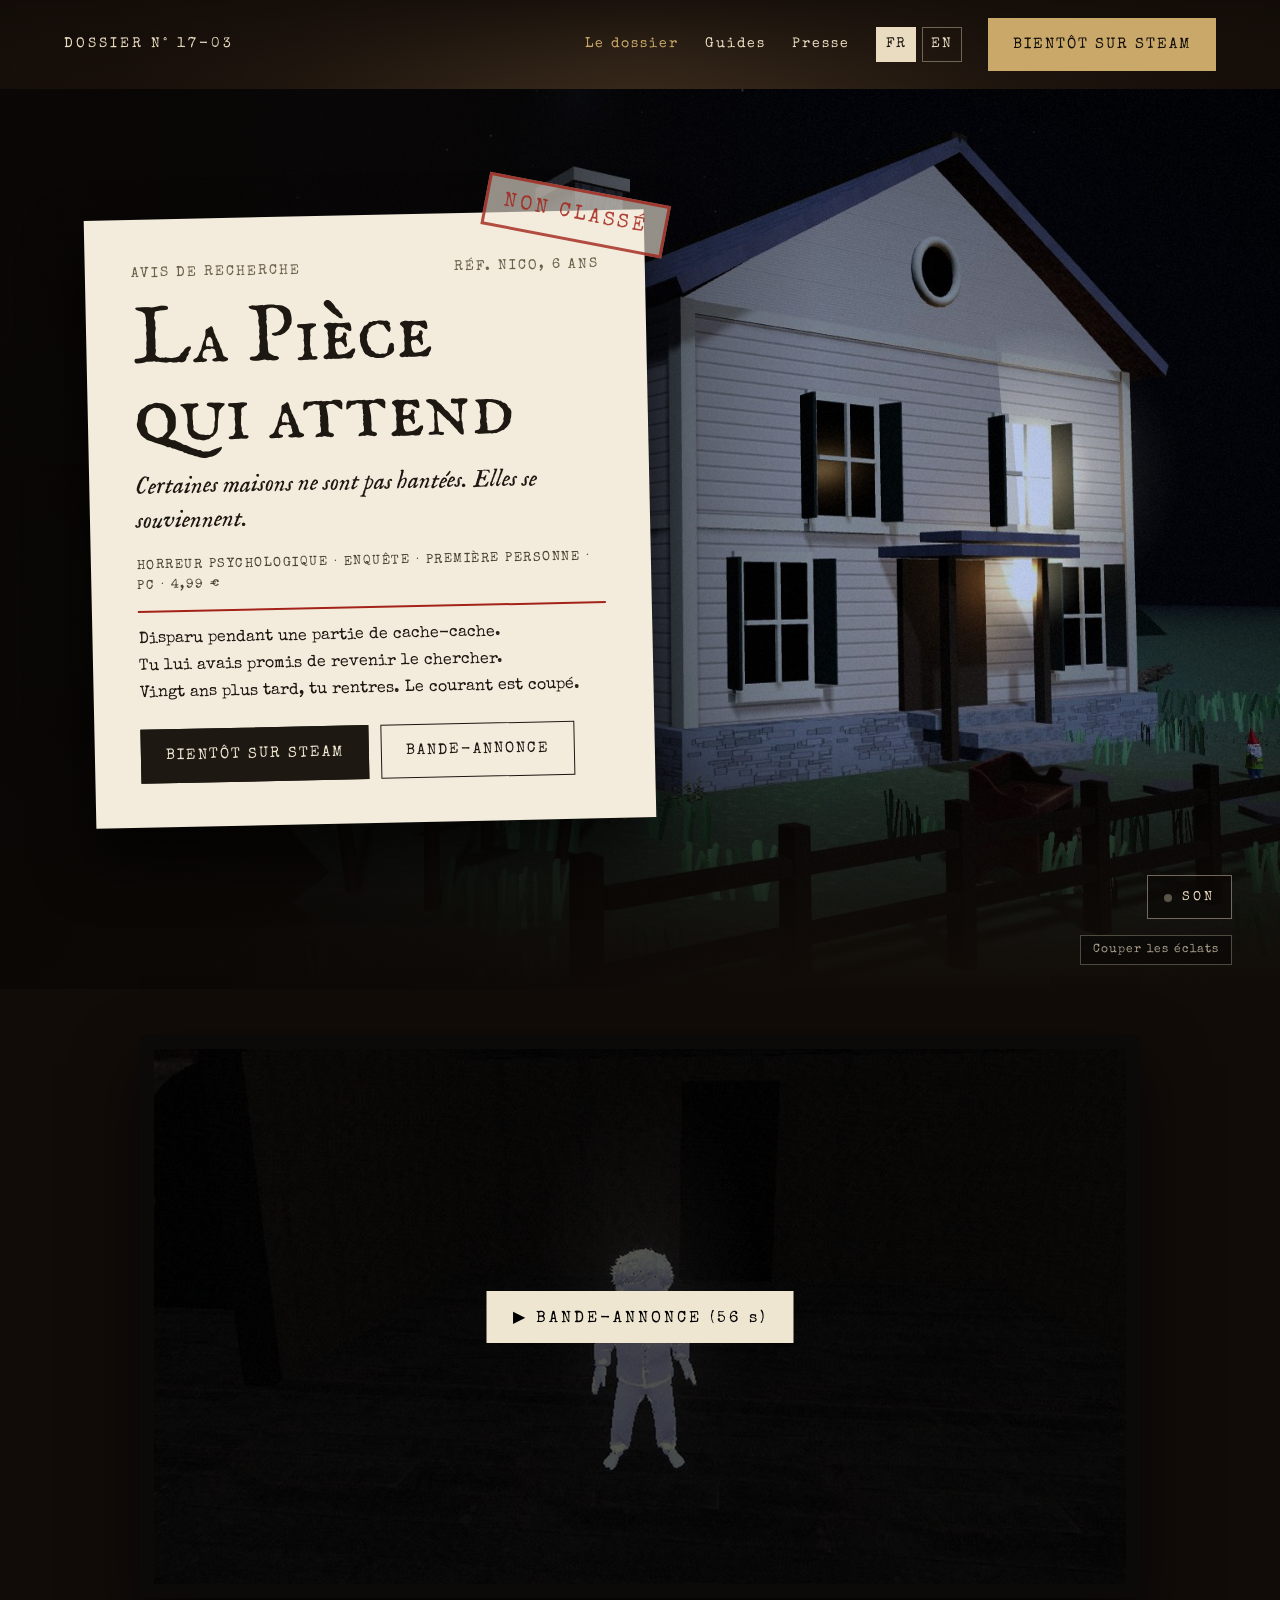
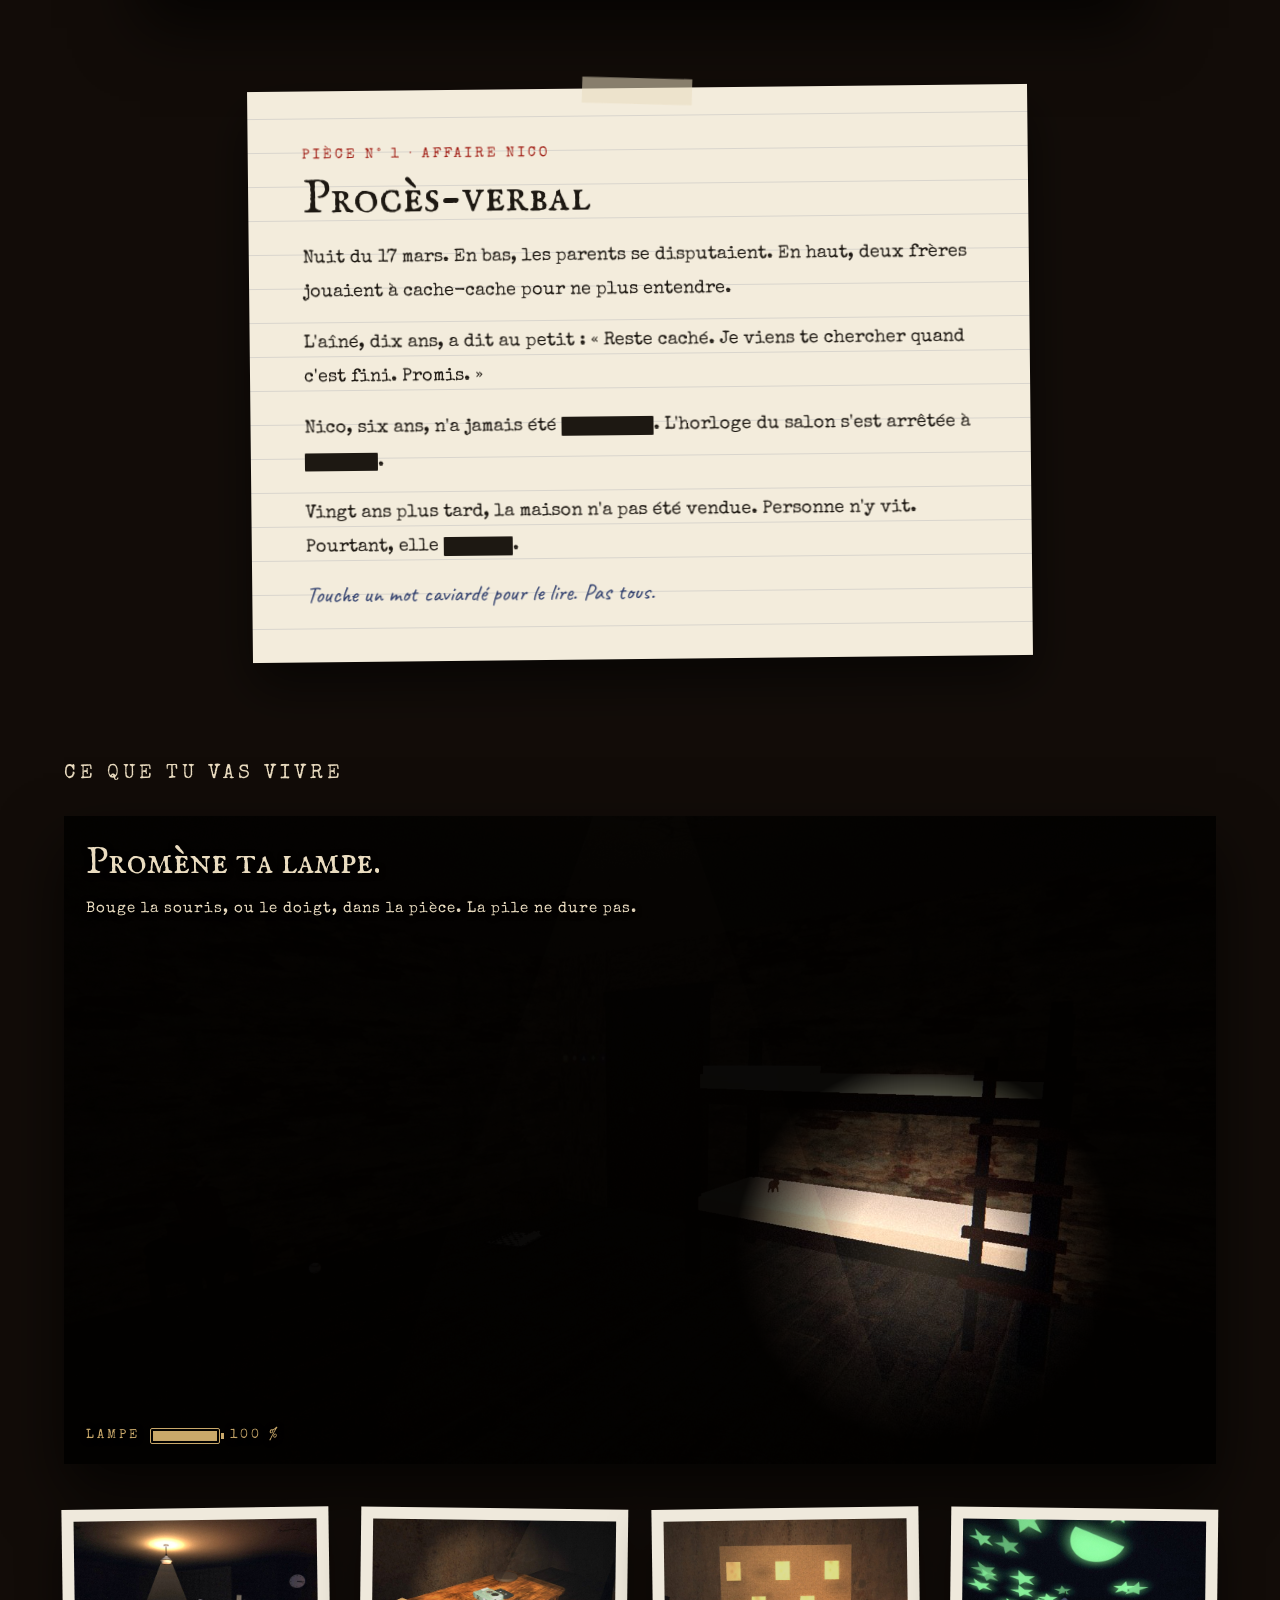
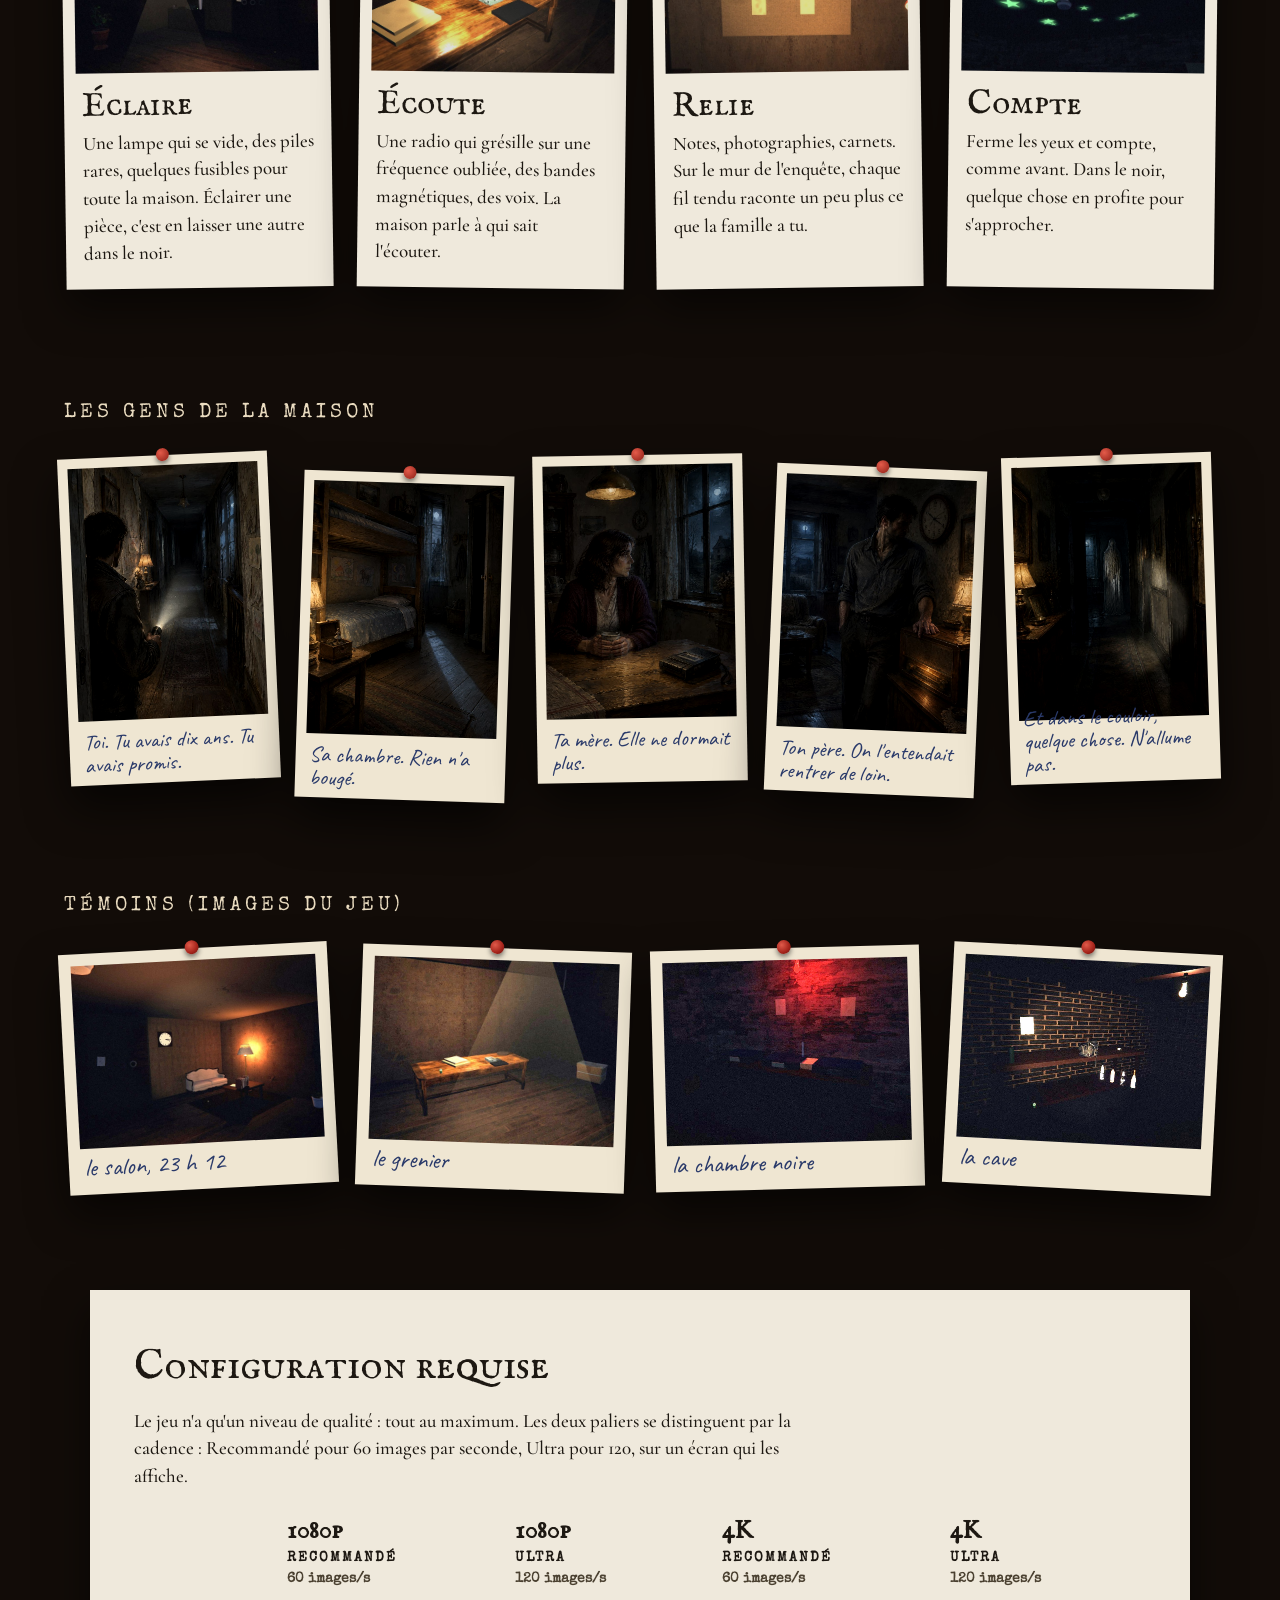
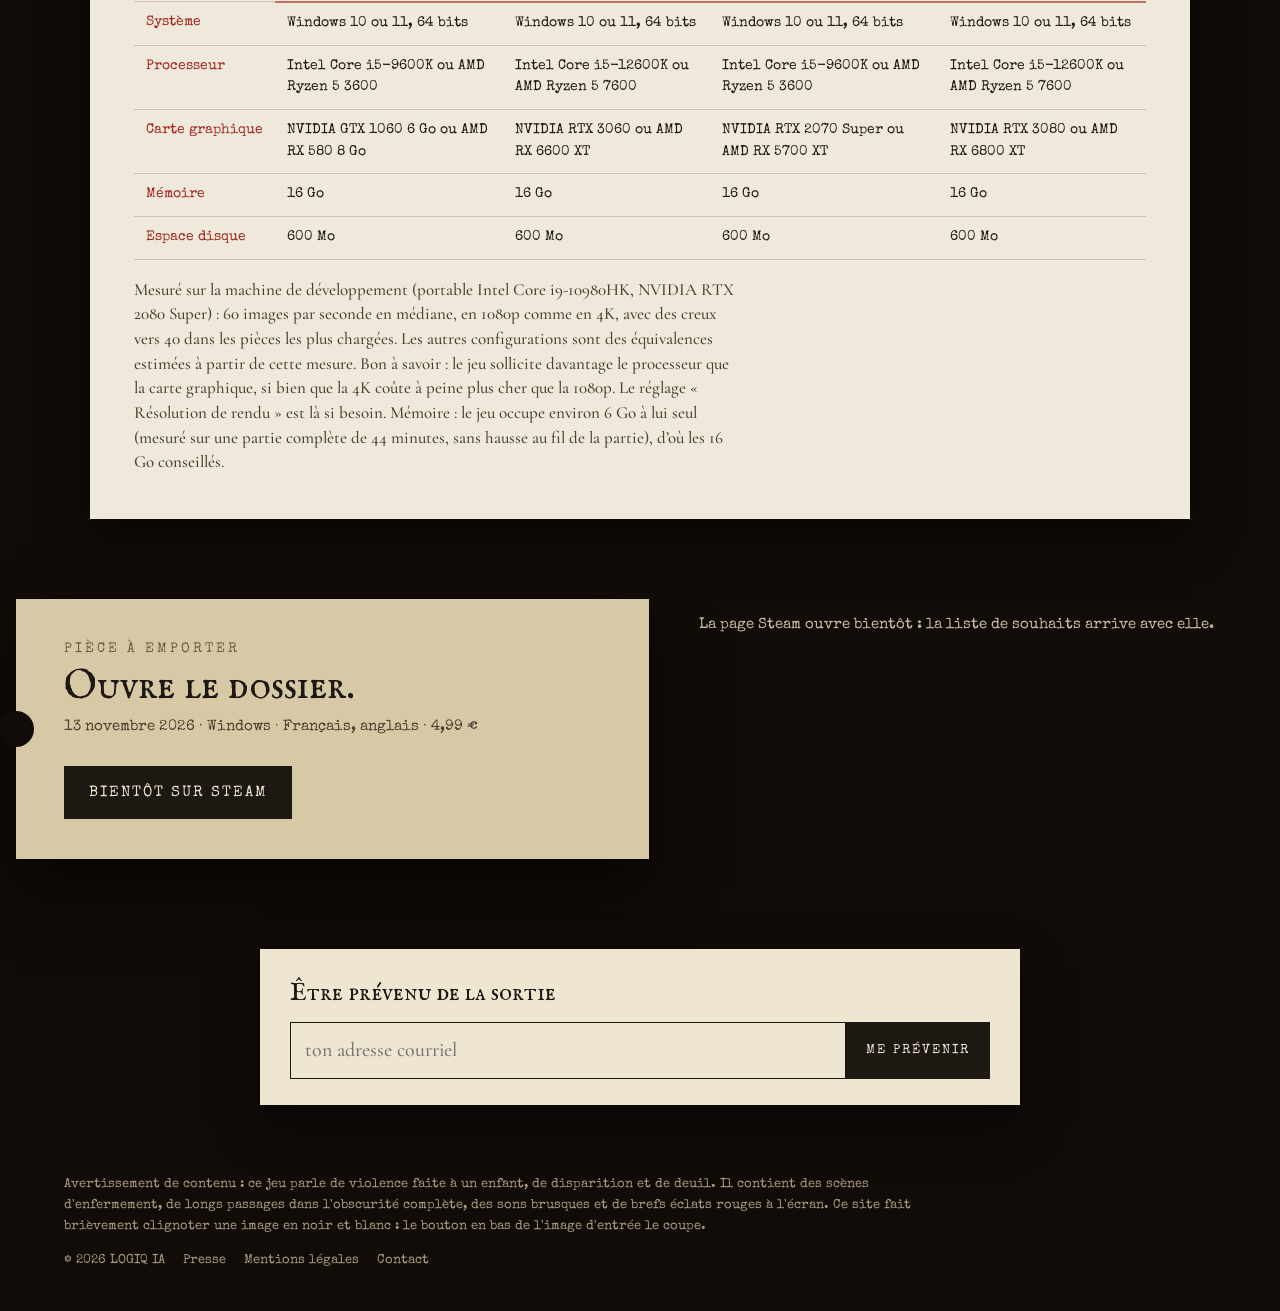
==== index.html @ 0a75ed6e "Site de La Pièce qui attend Co-Authored-By: Claude Opus 5.5 <noreply@anthropic.com>" ====
<!doctype html>
<html lang="fr">
<head>
<meta charset="utf-8">
<meta name="viewport" content="width=device-width, initial-scale=1">
<title>La Pièce qui attend</title>
<meta name="description" content="Un jeu d&#x27;horreur et d&#x27;enquête à la première personne. Vingt ans après la disparition de ton petit frère, tu reviens dans la maison de ton enfance.">
<link rel="alternate" hreflang="fr" href="">
<link rel="alternate" hreflang="en" href="en/">
<meta property="og:title" content="La Pièce qui attend">
<meta property="og:description" content="Un jeu d&#x27;horreur et d&#x27;enquête à la première personne. Vingt ans après la disparition de ton petit frère, tu reviens dans la maison de ton enfance.">
<meta property="og:image" content="static/img/partage.jpg">
<link rel="icon" href="static/img/icone.png">
<link rel="stylesheet" href="static/css/site.css">
</head>
<body>
<div class="ampoule" aria-hidden="true"></div>
<header class="nav"><a class="marque" href="">DOSSIER N° 17-03</a><button class="menu-bouton" type="button" aria-expanded="false" aria-controls="menu">MENU</button><ul id="menu"><li><a href="" aria-current="page">Le dossier</a></li><li><a href="guides/">Guides</a></li><li><a href="presse/">Presse</a></li><li class="langues"><a href="" aria-current="true" lang="fr">FR</a> <a href="en/" aria-current="false" lang="en">EN</a></li><li><a class="bouton plein" style="border-color:var(--laiton);background:var(--laiton);color:#120e08" href="#steam">BIENTÔT SUR STEAM</a></li></ul></header>
<main>

<section class="entree" aria-label="La Pièce qui attend">
  <div class="facade" aria-hidden="true">
    <img src="static/img/facade.jpg" alt="">
    <img class="nb" src="static/img/facade_nb.jpg" alt="">
    <img class="fantome" src="static/img/facade_nb_fantome.jpg" alt="">
  </div>
  <div class="avis">
    <div class="entete"><span>AVIS DE RECHERCHE</span><span>RÉF. NICO, 6 ANS</span></div>
    <h1>La Pièce<br>qui attend</h1>
    <p class="accroche">Certaines maisons ne sont pas hantées. Elles se souviennent.</p>
    <p class="genre">Horreur psychologique · Enquête · Première personne · PC · 4,99 €</p>
    <div class="fiche">Disparu pendant une partie de cache-cache.<br>Tu lui avais promis de revenir le chercher.<br>Vingt ans plus tard, tu rentres. Le courant est coupé.</div>
    <div class="actions">
      <a class="bouton plein" href="#steam">BIENTÔT SUR STEAM</a>
      <a class="bouton vide" href="#bande">BANDE-ANNONCE</a>
    </div>
    <div class="tampon" aria-hidden="true">NON CLASSÉ</div>
  </div>
  <button class="eclat-bouton" type="button" data-couper="Couper les éclats" data-remettre="Remettre les éclats">Couper les éclats</button>
  <button class="son-bouton" type="button" aria-pressed="false" data-on="Couper l'ambiance sonore" data-off="Allumer l'ambiance sonore" aria-label="Allumer l'ambiance sonore" data-src="static/audio/roomtone.mp3">SON</button>
</section>
<section class="bande" id="bande" aria-label="BANDE-ANNONCE"><div class="ecran"><img src="static/img/bande_affiche.jpg" alt=""><button class="lecture" type="button" data-video="static/video/bande_annonce_fr.mp4">▶ BANDE-ANNONCE (56 s)</button></div></section>
<section class="affaire" aria-labelledby="affaire-titre">
  <div class="pv">
    <div class="pv-ref">PIÈCE N° 1 · AFFAIRE NICO</div>
    <h2 id="affaire-titre">Procès-verbal</h2>
    <p>Nuit du 17 mars. En bas, les parents se disputaient. En haut, deux frères jouaient à cache-cache pour ne plus entendre.</p><p>L&#x27;aîné, dix ans, a dit au petit : « Reste caché. Je viens te chercher quand c&#x27;est fini. Promis. »</p><p>Nico, six ans, n&#x27;a jamais été <button type="button" class="caviar" aria-label="Mot caviardé">retrouvé</button>. L&#x27;horloge du salon s&#x27;est arrêtée à <span class="caviar fixe" aria-label="Mot caviardé">██ h ██</span>.</p><p>Vingt ans plus tard, la maison n&#x27;a pas été vendue. Personne n&#x27;y vit. Pourtant, elle <button type="button" class="caviar" aria-label="Mot caviardé">attend</button>.</p>
    <p class="pv-aide">Touche un mot caviardé pour le lire. Pas tous.</p>
  </div>
</section>
<section class="vivre" aria-labelledby="vivre-titre">
  <h2 class="section-titre" id="vivre-titre">Ce que tu vas vivre</h2>
  <div class="torche" data-vide="Plus de pile.">
    <img src="static/img/torche.jpg" alt="La chambre d'un enfant, dans le noir">
    <div class="torche-noir" aria-hidden="true"></div>
    <div class="torche-texte"><strong>Promène ta lampe.</strong> <span>Bouge la souris, ou le doigt, dans la pièce. La pile ne dure pas.</span></div>
    <div class="torche-pile" aria-hidden="true"><span class="lib">LAMPE</span><span class="jauge"><i></i></span><span class="pc">100 %</span></div>
    <button type="button" class="torche-recharger" hidden>CHANGER LA PILE</button>
  </div>
  <div class="moments"><article class="moment"><img src="static/img/lumiere.jpg" alt="Une suspension qui s&#x27;allume dans le noir" loading="lazy"><h3>Éclaire</h3><p>Une lampe qui se vide, des piles rares, quelques fusibles pour toute la maison. Éclairer une pièce, c&#x27;est en laisser une autre dans le noir.</p></article><article class="moment"><img src="static/img/ecoute.jpg" alt="Un magnétophone sur une table du grenier" loading="lazy"><h3>Écoute</h3><p>Une radio qui grésille sur une fréquence oubliée, des bandes magnétiques, des voix. La maison parle à qui sait l&#x27;écouter.</p></article><article class="moment"><img src="static/img/relie.jpg" alt="Un mur de liège couvert de fiches" loading="lazy"><h3>Relie</h3><p>Notes, photographies, carnets. Sur le mur de l&#x27;enquête, chaque fil tendu raconte un peu plus ce que la famille a tu.</p></article><article class="moment"><img src="static/img/etoiles.jpg" alt="Des étoiles phosphorescentes au plafond d&#x27;une chambre d&#x27;enfant" loading="lazy"><h3>Compte</h3><p>Ferme les yeux et compte, comme avant. Dans le noir, quelque chose en profite pour s&#x27;approcher.</p></article></div>
</section>
<section class="gens" aria-labelledby="gens-titre">
  <h2 class="section-titre" id="gens-titre">Les gens de la maison</h2>
  <div class="gens-mur"><figure class="gens-photo"><img src="static/img/art_toi.jpg" alt="Un homme, de dos, une lampe torche à la main, à l&#x27;entrée d&#x27;un couloir sombre" loading="lazy"><figcaption>Toi. Tu avais dix ans. Tu avais promis.</figcaption></figure><figure class="gens-photo"><img src="static/img/art_nico.jpg" alt="Une chambre d&#x27;enfant vide, la nuit : des lits superposés, des dessins, une boîte à musique" loading="lazy"><figcaption>Sa chambre. Rien n&#x27;a bougé.</figcaption></figure><figure class="gens-photo"><img src="static/img/art_mere.jpg" alt="Une femme seule à la table de la cuisine, la nuit, sous une lampe" loading="lazy"><figcaption>Ta mère. Elle ne dormait plus.</figcaption></figure><figure class="gens-photo"><img src="static/img/art_pere.jpg" alt="Un homme près d&#x27;une vieille radio, le visage dans l&#x27;ombre" loading="lazy"><figcaption>Ton père. On l&#x27;entendait rentrer de loin.</figcaption></figure><figure class="gens-photo"><img src="static/img/art_presence.jpg" alt="Une silhouette voilée, sans visage, au fond d&#x27;un couloir" loading="lazy"><figcaption>Et dans le couloir, quelque chose. N&#x27;allume pas.</figcaption></figure></div>
</section>
<section class="mur" aria-labelledby="temoins"><h2 id="temoins">Témoins (images du jeu)</h2><div class="polaroids"><figure class="polaroid"><img src="static/img/salon.jpg" alt="Le salon, à la lampe torche" loading="lazy"><figcaption>le salon, 23 h 12</figcaption></figure><figure class="polaroid"><img src="static/img/grenier.jpg" alt="Le grenier, sous une ampoule nue" loading="lazy"><figcaption>le grenier</figcaption></figure><figure class="polaroid"><img src="static/img/chambre_noire.jpg" alt="Une chambre noire éclairée en rouge" loading="lazy"><figcaption>la chambre noire</figcaption></figure><figure class="polaroid"><img src="static/img/cave.jpg" alt="L&#x27;établi de la cave" loading="lazy"><figcaption>la cave</figcaption></figure></div></section>
<section class="config" id="configuration" aria-labelledby="config-titre"><div class="config-fiche"><h2 id="config-titre">Configuration requise</h2><p class="config-intro">Le jeu n&#x27;a qu&#x27;un niveau de qualité : tout au maximum. Les deux paliers se distinguent par la cadence : Recommandé pour 60 images par seconde, Ultra pour 120, sur un écran qui les affiche.</p><div class="config-defile"><table><thead><tr><td></td><th scope="col"><span class="def">1080p</span><span class="palier">Recommandé</span><span class="cadence">60 images/s</span></th><th scope="col"><span class="def">1080p</span><span class="palier">Ultra</span><span class="cadence">120 images/s</span></th><th scope="col"><span class="def">4K</span><span class="palier">Recommandé</span><span class="cadence">60 images/s</span></th><th scope="col"><span class="def">4K</span><span class="palier">Ultra</span><span class="cadence">120 images/s</span></th></tr></thead><tbody><tr><th scope="row">Système</th><td>Windows 10 ou 11, 64 bits</td><td>Windows 10 ou 11, 64 bits</td><td>Windows 10 ou 11, 64 bits</td><td>Windows 10 ou 11, 64 bits</td></tr><tr><th scope="row">Processeur</th><td>Intel Core i5-9600K ou AMD Ryzen 5 3600</td><td>Intel Core i5-12600K ou AMD Ryzen 5 7600</td><td>Intel Core i5-9600K ou AMD Ryzen 5 3600</td><td>Intel Core i5-12600K ou AMD Ryzen 5 7600</td></tr><tr><th scope="row">Carte graphique</th><td>NVIDIA GTX 1060 6 Go ou AMD RX 580 8 Go</td><td>NVIDIA RTX 3060 ou AMD RX 6600 XT</td><td>NVIDIA RTX 2070 Super ou AMD RX 5700 XT</td><td>NVIDIA RTX 3080 ou AMD RX 6800 XT</td></tr><tr><th scope="row">Mémoire</th><td>16 Go</td><td>16 Go</td><td>16 Go</td><td>16 Go</td></tr><tr><th scope="row">Espace disque</th><td>600 Mo</td><td>600 Mo</td><td>600 Mo</td><td>600 Mo</td></tr></tbody></table></div><p class="config-note">Mesuré sur la machine de développement (portable Intel Core i9-10980HK, NVIDIA RTX 2080 Super) : 60 images par seconde en médiane, en 1080p comme en 4K, avec des creux vers 40 dans les pièces les plus chargées. Les autres configurations sont des équivalences estimées à partir de cette mesure. Bon à savoir : le jeu sollicite davantage le processeur que la carte graphique, si bien que la 4K coûte à peine plus cher que la 1080p. Le réglage « Résolution de rendu » est là si besoin. Mémoire : le jeu occupe environ 6 Go à lui seul (mesuré sur une partie complète de 44 minutes, sans hausse au fil de la partie), d’où les 16 Go conseillés.</p></div></section>
<section class="etiquette-zone" id="steam"><div class="etiquette"><div class="quoi"><div class="petit">PIÈCE À EMPORTER</div><div class="grand">Ouvre le dossier.</div><div class="infos">13 novembre 2026 · Windows · Français, anglais · 4,99 €</div></div><span class="bouton plein bientot">BIENTÔT SUR STEAM</span></div><p class="steam-note">La page Steam ouvre bientôt : la liste de souhaits arrive avec elle.</p></section>
<form class="lettre" action="#" method="post"><label for="courriel">Être prévenu de la sortie</label><div class="champ"><input id="courriel" name="courriel" type="email" autocomplete="email" placeholder="ton adresse courriel" required><button type="submit">ME PRÉVENIR</button></div><p class="lettre-note" role="status" hidden>Les inscriptions ouvriront avec la page Steam. Rien n'a été envoyé.</p></form>

</main>
<footer class="pied"><p>Avertissement de contenu : ce jeu parle de violence faite à un enfant, de disparition et de deuil. Il contient des scènes d&#x27;enfermement, de longs passages dans l&#x27;obscurité complète, des sons brusques et de brefs éclats rouges à l&#x27;écran. Ce site fait brièvement clignoter une image en noir et blanc : le bouton en bas de l&#x27;image d&#x27;entrée le coupe.</p><nav><span>© 2026 LOGIQ IA</span><a href="presse/">Presse</a><a href="#">Mentions légales</a><a href="#">Contact</a></nav></footer>
<script src="static/js/site.js"></script>
</body>
</html>
---- static/css/site.css ----
/* La Piece qui attend : site de vente, direction « Le dossier » (validee par l'auteur le 26/09/2026).
   Polices embarquees (les memes que le jeu, licences OFL / Apache 2.0 dans static/fonts). */
@font-face { font-family: 'IM Fell English'; src: url('../fonts/im-fell-english-latin-400-normal.woff2') format('woff2'); font-display: swap; }
@font-face { font-family: 'IM Fell English'; font-style: italic; src: url('../fonts/im-fell-english-latin-400-italic.woff2') format('woff2'); font-display: swap; }
@font-face { font-family: 'IM Fell English SC'; src: url('../fonts/im-fell-english-sc-latin-400-normal.woff2') format('woff2'); font-display: swap; }
@font-face { font-family: 'Cormorant Garamond'; font-weight: 500; src: url('../fonts/cormorant-garamond-latin-500-normal.woff2') format('woff2'); font-display: swap; }
@font-face { font-family: 'Cormorant Garamond'; font-weight: 500; font-style: italic; src: url('../fonts/cormorant-garamond-latin-500-italic.woff2') format('woff2'); font-display: swap; }
@font-face { font-family: 'Cormorant Garamond'; font-weight: 600; src: url('../fonts/cormorant-garamond-latin-600-normal.woff2') format('woff2'); font-display: swap; }
@font-face { font-family: 'Special Elite'; src: url('../fonts/special-elite-latin-400-normal.woff2') format('woff2'); font-display: swap; }
@font-face { font-family: 'Caveat'; src: url('../fonts/caveat-latin-400-normal.woff2') format('woff2'); font-display: swap; }
@font-face { font-family: 'Reenie Beanie'; src: url('../fonts/reenie-beanie-latin-400-normal.woff2') format('woff2'); font-display: swap; }

:root {
  --liege-haut: #5a4128; --liege: #2a1c12; --liege-bas: #120c08;
  --papier: #efe6d2; --papier-2: #f3ecdc; --bristol: #efe9dc; --encre: #1d1812; --encre-2: #4a4030;
  --creme: #eadcc0; --fil: #a3231a; --bille: #2a3a6a; --laiton: #c9a86a;
  --titre: 'IM Fell English SC', Georgia, serif; --voix: 'IM Fell English', Georgia, serif;
  --texte: 'Cormorant Garamond', Georgia, serif; --machine: 'Special Elite', 'Courier New', monospace;
  --main: 'Caveat', cursive; --enfant: 'Reenie Beanie', cursive;
}
* { box-sizing: border-box; }
html { scroll-behavior: smooth; }
body {
  margin: 0; color: var(--encre); font-family: var(--texte); font-weight: 500; font-size: 20px; line-height: 1.55;
  background: radial-gradient(ellipse at 50% 0%, var(--liege-haut) 0%, var(--liege) 38%, var(--liege-bas) 100%) fixed, var(--liege-bas);
}
img { max-width: 100%; display: block; }
a { color: inherit; }
.sr { position: absolute; width: 1px; height: 1px; overflow: hidden; clip: rect(0 0 0 0); }
:focus-visible { outline: 2px solid var(--laiton); outline-offset: 3px; }

/* ---------- l'ampoule qui vacille au-dessus du mur ---------- */
.ampoule { position: fixed; inset: 0; pointer-events: none; z-index: 0;
  background: radial-gradient(ellipse 60% 30% at 50% 4%, rgba(255,214,150,0.2), rgba(0,0,0,0) 70%);
  animation: vacille 4.5s infinite; }
@keyframes vacille { 0%,47%,49%,72%,73%,100% { opacity: 1 } 48% { opacity: .55 } 72.5% { opacity: .8 } }

/* ---------- navigation ---------- */
.nav { position: sticky; top: 0; z-index: 20; display: flex; align-items: center; justify-content: space-between;
  gap: 24px; padding: 18px clamp(16px, 5vw, 72px); color: var(--creme);
  background: linear-gradient(180deg, rgba(18,12,8,0.92), rgba(18,12,8,0.6)); backdrop-filter: blur(6px); }
.nav .marque { font-family: var(--machine); font-size: 14px; letter-spacing: 3px; text-decoration: none; }
.nav ul { list-style: none; display: flex; gap: 26px; margin: 0; padding: 0; align-items: center;
  font-family: var(--machine); font-size: 14px; letter-spacing: 2px; }
.nav a { text-decoration: none; }
.nav a:hover, .nav a[aria-current="page"] { color: var(--laiton); }
.langues a { display: inline-block; min-width: 40px; padding: 6px 8px; text-align: center; border: 1px solid rgba(234,220,192,0.4); }
.langues a[aria-current="true"] { background: var(--creme); color: var(--encre); }
.menu-bouton { display: none; }

/* ---------- l'entree : la facade, et son eclat ---------- */
.entree { position: relative; z-index: 1; min-height: min(100vh, 980px); overflow: hidden; }
.facade { position: absolute; inset: 0; }
.facade img { position: absolute; inset: 0; width: 100%; height: 100%; object-fit: cover; object-position: 100% 40%; }   /* la maison est a droite du cadre : la fenetre allumee reste visible */
.facade .nb { opacity: 0; animation: eclatNB 9s infinite; }
.facade .fantome { opacity: 0; animation: eclatFantome 27s infinite; }
/* un eclat toutes les 9 s (deux battements), la silhouette une fois sur trois : a la troisieme */
@keyframes eclatNB { 0%,61%,63.5%,66%,68.5%,100% { opacity: 0 } 61.6%,63% { opacity: 1 } 66.4%,68% { opacity: 1 } }
@keyframes eclatFantome { 0%,88.6%,89.4%,100% { opacity: 0 } 88.75%,89.3% { opacity: 1 } }
.facade::after { content: ''; position: absolute; inset: 0;
  background: linear-gradient(90deg, rgba(10,7,5,0.94) 0%, rgba(10,7,5,0.62) 36%, rgba(10,7,5,0) 64%), linear-gradient(0deg, var(--liege-bas) 0%, rgba(18,12,8,0) 28%); }
.avis { position: relative; z-index: 2; width: min(560px, calc(100% - 32px)); margin: clamp(90px, 14vh, 150px) 0 60px clamp(16px, 7vw, 110px);
  padding: 44px 46px; background: var(--papier-2); transform: rotate(-1.2deg); box-shadow: 0 30px 60px rgba(0,0,0,0.65); }
.avis .entete { display: flex; justify-content: space-between; font-family: var(--machine); font-size: 14px; letter-spacing: 2px; color: #6b5f48; }
.avis h1 { margin: 16px 0 12px; font-family: var(--titre); font-weight: 400; font-size: clamp(48px, 7vw, 82px); line-height: .96; }
.avis .accroche { margin: 0 0 18px; font-family: var(--voix); font-style: italic; font-size: 25px; line-height: 1.35; }
.avis .fiche { border-top: 2px solid var(--fil); padding-top: 14px; font-family: var(--machine); font-size: 16px; line-height: 1.7; }
.tampon { position: absolute; right: -24px; top: -22px; transform: rotate(12deg); padding: 8px 16px;
  border: 3px solid rgba(163,35,26,0.8); color: rgba(163,35,26,0.85); font-family: var(--machine); font-size: 20px; letter-spacing: 3px; background: rgba(243,236,220,0.6); }
.actions { display: flex; flex-wrap: wrap; gap: 12px; margin-top: 22px; }
.bouton { display: inline-flex; align-items: center; justify-content: center; min-height: 52px; padding: 14px 24px;
  font-family: var(--machine); font-size: 15px; letter-spacing: 2px; text-decoration: none; border: 1px solid var(--encre); }
.bouton.plein { background: var(--encre); color: var(--papier); }
.bouton.plein:hover { background: var(--fil); border-color: var(--fil); }
.bouton.vide:hover { background: rgba(29,24,18,0.08); }
.eclat-bouton { position: absolute; z-index: 3; right: clamp(16px, 4vw, 48px); bottom: 24px; font-family: var(--machine); font-size: 12px;
  letter-spacing: 1px; color: rgba(234,220,192,0.7); background: rgba(0,0,0,0.35); border: 1px solid rgba(234,220,192,0.3); padding: 8px 12px; cursor: pointer; }
body.sans-eclat .facade .nb, body.sans-eclat .facade .fantome { animation: none; opacity: 0; }
@media (prefers-reduced-motion: reduce) {
  .facade .nb, .facade .fantome, .ampoule { animation: none; }
}

/* ---------- le mur : polaroids et fils ---------- */
.mur { position: relative; z-index: 1; padding: 40px clamp(16px, 5vw, 72px) 80px; }
.mur h2, .section-titre { margin: 0 0 26px; color: var(--creme); font-family: var(--machine); font-weight: 400; font-size: 20px; letter-spacing: 4px; text-transform: uppercase; }
.polaroids { display: grid; grid-template-columns: repeat(4, minmax(0, 1fr)); gap: 26px; }
.polaroid { margin: 0; padding: 12px 12px 46px; background: var(--papier); box-shadow: 0 20px 40px rgba(0,0,0,0.6); position: relative; }
.polaroid:nth-child(1) { transform: rotate(-3deg); } .polaroid:nth-child(2) { transform: rotate(2deg); }
.polaroid:nth-child(3) { transform: rotate(-1.5deg); } .polaroid:nth-child(4) { transform: rotate(3deg); }
.polaroid img { aspect-ratio: 4 / 3; object-fit: cover; width: 100%; }
.polaroid figcaption { position: absolute; left: 16px; bottom: 8px; font-family: var(--main); font-size: 25px; color: var(--bille); }
.polaroid::before { content: ''; position: absolute; top: -8px; left: 50%; width: 14px; height: 14px; margin-left: -7px; border-radius: 50%;
  background: radial-gradient(circle at 35% 35%, #e05a4a, var(--fil) 60%, #5a120c); box-shadow: 0 3px 5px rgba(0,0,0,0.5); }

/* ---------- les fiches ---------- */
.fiches { position: relative; z-index: 1; display: grid; grid-template-columns: repeat(3, minmax(0, 1fr)); gap: 32px; padding: 30px clamp(16px, 5vw, 72px) 80px; }
.fiche-bristol { padding: 28px 28px 32px; background: var(--bristol); box-shadow: 0 20px 40px rgba(0,0,0,0.55);
  background-image: repeating-linear-gradient(transparent 0 29px, rgba(70,110,170,0.28) 29px 30px); }
.fiche-bristol:nth-child(1) { transform: rotate(-1deg); } .fiche-bristol:nth-child(2) { transform: rotate(.8deg); } .fiche-bristol:nth-child(3) { transform: rotate(-.6deg); }
.fiche-bristol .haut { display: flex; justify-content: space-between; border-bottom: 2px solid rgba(163,35,26,0.6); padding-bottom: 8px;
  font-family: var(--machine); font-size: 14px; letter-spacing: 2px; }
.fiche-bristol h3 { margin: 12px 0 8px; font-family: var(--titre); font-weight: 400; font-size: 32px; line-height: 1.1; }
.fiche-bristol p { margin: 0; font-family: var(--machine); font-size: 16px; line-height: 30px; }

/* ---------- la bande-annonce ---------- */
.bande { position: relative; z-index: 1; padding: 30px clamp(16px, 5vw, 72px) 70px; display: flex; justify-content: center; }
.ecran { position: relative; width: min(1000px, 100%); aspect-ratio: 16 / 9; background: #000; border: 14px solid #0c0a08; box-shadow: 0 30px 60px rgba(0,0,0,0.7); }
.ecran img, .ecran video { position: absolute; inset: 0; width: 100%; height: 100%; object-fit: cover; }
.ecran img { filter: brightness(0.32) sepia(0.3); }
.ecran .lecture { position: absolute; left: 50%; top: 50%; transform: translate(-50%, -50%); min-height: 52px; padding: 14px 26px;
  background: var(--papier); border: none; font-family: var(--machine); font-size: 16px; letter-spacing: 3px; cursor: pointer; }

/* ---------- l'etiquette (achat) ---------- */
.etiquette-zone { position: relative; z-index: 1; padding: 20px 16px 90px; display: flex; justify-content: center; }
.etiquette { position: relative; width: min(760px, 100%); padding: 40px 48px; background: #d8c9a6; box-shadow: 0 30px 60px rgba(0,0,0,0.65);
  display: flex; flex-wrap: wrap; gap: 28px; align-items: center; }
.etiquette::before { content: ''; position: absolute; left: -18px; top: 50%; width: 36px; height: 36px; margin-top: -18px; border-radius: 50%; background: var(--liege-bas); }
.etiquette .quoi { flex: 1 1 300px; }
.etiquette .petit { font-family: var(--machine); font-size: 14px; letter-spacing: 3px; color: #6b5f48; }
.etiquette .grand { font-family: var(--titre); font-size: 40px; line-height: 1.05; margin: 6px 0; }
.etiquette .infos { font-family: var(--machine); font-size: 15px; color: var(--encre-2); }

.lettre { position: relative; z-index: 1; margin: 0 auto 70px; width: min(760px, calc(100% - 32px)); padding: 26px 30px; background: var(--papier); box-shadow: 0 20px 40px rgba(0,0,0,0.55); }
.lettre label { display: block; font-family: var(--titre); font-size: 24px; margin-bottom: 10px; }
.lettre .champ { display: flex; gap: 0; }
.lettre input { flex: 1; min-height: 52px; padding: 12px 14px; border: 1px solid var(--encre); background: transparent; font: inherit; }
.lettre button { min-height: 52px; padding: 0 20px; border: none; background: var(--encre); color: var(--papier); font-family: var(--machine); letter-spacing: 2px; cursor: pointer; }

/* ---------- pages de texte (guides, presse) ---------- */
.page { position: relative; z-index: 1; width: min(900px, calc(100% - 32px)); margin: 40px auto 80px; padding: clamp(24px, 5vw, 56px);
  background: var(--papier-2); box-shadow: 0 30px 60px rgba(0,0,0,0.65); }
.page h1 { margin: 0 0 8px; font-family: var(--titre); font-weight: 400; font-size: clamp(40px, 6vw, 60px); line-height: 1; }
.page .chapeau { margin: 0 0 28px; font-family: var(--voix); font-style: italic; font-size: 23px; color: #3a3226; }
.page h2 { margin: 42px 0 10px; font-family: var(--titre); font-weight: 400; font-size: 32px; border-bottom: 2px solid rgba(163,35,26,0.55); padding-bottom: 6px; }
.page h3 { margin: 26px 0 6px; font-family: var(--machine); font-weight: 400; font-size: 17px; letter-spacing: 2px; text-transform: uppercase; }
.page p, .page li { font-size: 20px; }
.page .note-main { font-family: var(--main); font-size: 25px; color: var(--bille); }
.page kbd { font-family: var(--machine); font-size: 15px; padding: 2px 7px; border: 1px solid var(--encre-2); border-bottom-width: 3px; border-radius: 4px; background: #fff8e8; }
.page table { width: 100%; border-collapse: collapse; font-size: 18px; }
.page td, .page th { text-align: left; padding: 8px 10px; border-bottom: 1px solid rgba(29,24,18,0.15); vertical-align: top; }
.alerte { margin: 18px 0; padding: 14px 18px; border: 2px dashed rgba(163,35,26,0.7); font-family: var(--machine); font-size: 15px; line-height: 1.6; }
.cartes-guides { display: grid; grid-template-columns: repeat(2, minmax(0, 1fr)); gap: 22px; margin-top: 20px; }
.carte-guide { display: block; padding: 22px 24px; background: var(--bristol); text-decoration: none; border: 1px solid rgba(29,24,18,0.2); }
.carte-guide:hover { border-color: var(--fil); }
.carte-guide .t { font-family: var(--titre); font-size: 28px; }
.carte-guide .d { font-family: var(--machine); font-size: 14px; color: var(--encre-2); margin-top: 6px; }
details.revele { margin: 12px 0; border: 1px solid rgba(29,24,18,0.25); background: #fff8e8; }
details.revele summary { cursor: pointer; padding: 12px 16px; font-family: var(--machine); font-size: 15px; letter-spacing: 1px; list-style: none; }
details.revele summary::before { content: '▸ '; }
details.revele[open] summary::before { content: '▾ '; }
details.revele[open] summary { border-bottom: 1px dashed rgba(29,24,18,0.3); }
details.revele .dedans { padding: 12px 18px 16px; }
details.revele.solution summary { color: var(--fil); }

/* ---------- pied ---------- */
.pied { position: relative; z-index: 1; padding: 0 clamp(16px, 5vw, 72px) 40px; color: #a99a80; font-family: var(--machine); font-size: 13px; }
.pied p { max-width: 900px; line-height: 1.6; }
.pied nav { display: flex; flex-wrap: wrap; gap: 18px; margin-top: 10px; }
.pied a { text-decoration: none; } .pied a:hover { color: var(--laiton); }

/* ---------- petits ecrans ---------- */
@media (max-width: 900px) {
  .polaroids { grid-template-columns: repeat(2, minmax(0, 1fr)); }
  .fiches { grid-template-columns: 1fr; }
  .cartes-guides { grid-template-columns: 1fr; }
  .nav ul { display: none; }
  .nav ul.ouvert { display: flex; flex-direction: column; position: absolute; top: 100%; left: 0; right: 0; padding: 18px; background: rgba(18,12,8,0.97); }
  .menu-bouton { display: inline-flex; min-height: 44px; min-width: 44px; align-items: center; justify-content: center;
    background: none; border: 1px solid rgba(234,220,192,0.4); color: var(--creme); font-family: var(--machine); padding: 0 12px; }
  .avis { transform: none; padding: 30px 24px; }
  .facade img { object-position: 84% 40%; }
  .tampon { right: 8px; top: -18px; font-size: 16px; }
}
.lettre-note { margin: 10px 0 0; font-family: var(--machine); font-size: 15px; color: var(--fil); }
/* ---------- la page Solutions, verrouillee ---------- */
.verrou { margin: 28px 0; padding: 22px 24px; border: 1px dashed var(--encre); }
.verrou h2 { margin-top: 0; }
.verrou label { display: block; font-family: var(--machine); font-size: 15px; letter-spacing: 2px; text-transform: uppercase; margin: 14px 0 8px; }
.verrou .champ { display: flex; flex-wrap: wrap; gap: 0; }
.verrou input { flex: 1 1 200px; min-height: 52px; padding: 12px 14px; border: 1px solid var(--encre); background: transparent;
  font-family: var(--machine); font-size: 22px; letter-spacing: 4px; text-transform: uppercase; color: var(--encre); }
.verrou button { min-height: 52px; padding: 0 22px; border: none; background: var(--encre); color: var(--papier); font-family: var(--machine); letter-spacing: 2px; cursor: pointer; }
.verrou input:focus-visible, .verrou button:focus-visible, .verrou-fermer:focus-visible { outline: 2px solid var(--fil); outline-offset: 2px; }
.verrou-note { min-height: 1.4em; margin: 10px 0 0; font-family: var(--machine); font-size: 15px; color: var(--fil); }
.verrou-fermer { margin-top: 24px; min-height: 44px; padding: 0 16px; background: none; border: 1px solid var(--encre); color: var(--encre); font-family: var(--machine); cursor: pointer; }

/* =========================================================
   L'ACCUEIL-EXPERIENCE (26/09) : proces-verbal, lampe, moments, gens, son
   ========================================================= */
.son-bouton { position: absolute; z-index: 3; right: clamp(16px, 4vw, 48px); bottom: 70px; min-height: 44px; padding: 0 16px;
  background: rgba(10,7,5,0.6); border: 1px solid rgba(234,220,192,0.45); color: var(--creme); font-family: var(--machine);
  letter-spacing: 3px; cursor: pointer; }
.son-bouton::before { content: ''; display: inline-block; width: 8px; height: 8px; margin-right: 10px; border-radius: 50%;
  background: rgba(234,220,192,0.35); vertical-align: middle; }
.son-bouton[aria-pressed="true"]::before { background: var(--laiton); box-shadow: 0 0 8px var(--laiton); }
.son-bouton:focus-visible, .caviar:focus-visible, .torche-recharger:focus-visible { outline: 2px solid var(--laiton); outline-offset: 3px; }

/* le proces-verbal */
.affaire { position: relative; z-index: 1; padding: 20px clamp(16px, 5vw, 72px) 70px; display: flex; justify-content: center; }
.pv { position: relative; width: min(780px, 100%); padding: clamp(26px, 5vw, 54px); background: var(--papier-2);
  background-image: repeating-linear-gradient(0deg, transparent 0 33px, rgba(42,58,106,0.13) 33px 34px);
  box-shadow: 0 24px 48px rgba(0,0,0,0.6); transform: rotate(-0.6deg); color: var(--encre); }
.pv::before { content: ''; position: absolute; top: -10px; left: 50%; width: 110px; height: 26px; margin-left: -55px;
  background: rgba(234,220,192,0.55); transform: rotate(2deg); }
.pv-ref { font-family: var(--machine); font-size: 14px; letter-spacing: 3px; color: var(--fil); }
.pv h2 { margin: 8px 0 18px; font-family: var(--titre); font-weight: 400; font-size: clamp(34px, 5vw, 48px); line-height: 1; }
.pv p { margin: 0 0 17px; font-family: var(--machine); font-size: clamp(16px, 2vw, 18px); line-height: 34px; max-width: 64ch; }
.caviar { display: inline; margin: 0; padding: 0 0.25em; border: none; border-radius: 1px; font: inherit; line-height: 1.1;
  background: var(--encre); color: transparent; cursor: pointer; transition: color 0.4s ease, background 0.4s ease; }
.caviar:hover, .caviar:focus-visible, .caviar.lu { color: var(--fil); background: rgba(163,35,26,0.1); }
.caviar.fixe, .caviar.fixe:hover { color: transparent; background: var(--encre); cursor: default; }
.pv .pv-aide { margin: 10px 0 0; font-family: var(--main); font-size: 23px; line-height: 1.2; color: var(--bille); }

/* ce que tu vas vivre : la lampe */
.vivre { position: relative; z-index: 1; padding: 30px clamp(16px, 5vw, 72px) 70px; }
.torche { position: relative; width: min(1180px, 100%); max-width: 100%; margin: 0 auto 44px; aspect-ratio: 16 / 9; overflow: hidden;
  background: #000; box-shadow: 0 30px 60px rgba(0,0,0,0.7); touch-action: none; cursor: none; --x: 42%; --y: 55%; --r: 190px; }
.torche > img { position: absolute; inset: 0; width: 100%; height: 100%; object-fit: cover; }
.torche-noir { position: absolute; inset: 0; background: rgba(3,2,1,0.97);
  -webkit-mask-image: radial-gradient(circle var(--r) at var(--x) var(--y), transparent 0, transparent 38%, rgba(0,0,0,0.55) 70%, #000 100%);
          mask-image: radial-gradient(circle var(--r) at var(--x) var(--y), transparent 0, transparent 38%, rgba(0,0,0,0.55) 70%, #000 100%); }
.torche::after { content: ''; position: absolute; inset: 0; pointer-events: none; mix-blend-mode: screen;
  background: radial-gradient(circle calc(var(--r) * 0.9) at var(--x) var(--y), rgba(255,214,150,0.22), transparent 70%); }
.torche.vide { cursor: default; }
.torche-texte { position: absolute; left: 22px; top: 18px; right: 22px; z-index: 2; color: var(--creme); font-family: var(--machine);
  font-size: 15px; letter-spacing: 1px; text-shadow: 0 1px 6px #000; pointer-events: none; }
.torche-texte strong { display: block; margin-bottom: 4px; font-family: var(--titre); font-weight: 400; font-size: clamp(26px, 3.4vw, 38px); letter-spacing: 0; }
.torche-pile { position: absolute; left: 22px; bottom: 18px; z-index: 2; display: flex; align-items: center; gap: 10px; pointer-events: none;
  font-family: var(--machine); font-size: 13px; letter-spacing: 3px; color: var(--laiton); text-shadow: 0 1px 6px #000; }
.torche-pile .jauge { position: relative; width: 70px; height: 16px; border: 1.5px solid var(--laiton); border-radius: 2px; }
.torche-pile .jauge::after { content: ''; position: absolute; right: -5px; top: 4px; width: 3px; height: 6px; background: var(--laiton); }
.torche-pile .jauge i { position: absolute; left: 2px; top: 2px; bottom: 2px; width: calc((100% - 4px) * var(--pile, 1)); background: var(--laiton); }
.torche.faible .torche-pile { color: #d0563f; } .torche.faible .torche-pile .jauge { border-color: #d0563f; } .torche.faible .torche-pile .jauge i { background: #d0563f; }
.torche-recharger { position: absolute; z-index: 3; left: 50%; top: 50%; transform: translate(-50%, -50%); min-height: 48px; padding: 0 22px;
  background: var(--papier); color: var(--encre); border: none; font-family: var(--machine); letter-spacing: 3px; cursor: pointer;
  box-shadow: 0 12px 30px rgba(0,0,0,0.7); }
.moments { display: grid; grid-template-columns: repeat(4, minmax(0, 1fr)); gap: 28px; width: min(1180px, 100%); margin: 0 auto; }
.moment { margin: 0; padding: 12px 12px 22px; background: var(--bristol); color: var(--encre); box-shadow: 0 20px 40px rgba(0,0,0,0.55); }
.moment:nth-child(odd) { transform: rotate(-0.8deg); } .moment:nth-child(even) { transform: rotate(0.7deg); }
.moment img { display: block; width: 100%; aspect-ratio: 16 / 10; object-fit: cover; }
.moment h3 { margin: 16px 6px 6px; font-family: var(--titre); font-weight: 400; font-size: 34px; line-height: 1; }
.moment p { margin: 0 6px; font-family: var(--texte); font-size: 19px; line-height: 1.45; }

/* les gens de la maison */
.gens { position: relative; z-index: 1; padding: 40px clamp(16px, 5vw, 72px) 70px; }
.gens-mur { display: grid; grid-template-columns: repeat(5, minmax(0, 1fr)); gap: 26px; width: min(1280px, 100%); margin: 0 auto; }
.gens-photo { position: relative; margin: 0; padding: 10px 10px 64px; background: var(--papier); box-shadow: 0 22px 44px rgba(0,0,0,0.65);
  transition: transform 0.4s ease, box-shadow 0.4s ease; }
.gens-photo:nth-child(1) { transform: rotate(-2.5deg); } .gens-photo:nth-child(2) { transform: rotate(1.8deg) translateY(18px); }
.gens-photo:nth-child(3) { transform: rotate(-1deg); } .gens-photo:nth-child(4) { transform: rotate(2.4deg) translateY(12px); }
.gens-photo:nth-child(5) { transform: rotate(-1.8deg); }
.gens-photo:hover { transform: rotate(0) translateY(-6px) scale(1.03); box-shadow: 0 30px 60px rgba(0,0,0,0.75); z-index: 2; }
.gens-photo img { display: block; width: 100%; aspect-ratio: 3 / 4; object-fit: cover; filter: sepia(0.15) contrast(1.05); }
.gens-photo figcaption { position: absolute; left: 14px; right: 12px; bottom: 8px; font-family: var(--main); font-size: 22px; line-height: 1.05; color: var(--bille); }
.gens-photo::before { content: ''; position: absolute; top: -7px; left: 50%; width: 13px; height: 13px; margin-left: -6px; border-radius: 50%;
  background: radial-gradient(circle at 35% 35%, #e35b4a, #8a1d14); box-shadow: 0 3px 5px rgba(0,0,0,0.5); z-index: 1; }

/* solutions : les captures (dans le contenu dechiffre) */
.sol-capture { margin: 8px 0 14px; }
.sol-capture img { display: block; width: 100%; max-width: 100%; box-shadow: 0 10px 24px rgba(0,0,0,0.35); }

@media (max-width: 1100px) { .gens-mur { grid-template-columns: repeat(3, minmax(0, 1fr)); } .moments { grid-template-columns: repeat(2, minmax(0, 1fr)); } }
@media (max-width: 700px) {
  .gens-mur { grid-template-columns: repeat(2, minmax(0, 1fr)); gap: 18px; }
  .moments { grid-template-columns: 1fr; }
  .torche { aspect-ratio: 4 / 5; --r: 130px; }
  .torche-texte span { display: none; }
  .son-bouton { bottom: 16px; }
}
@media (prefers-reduced-motion: reduce) { .gens-photo, .caviar { transition: none; } }
.bouton.bientot { cursor: default; }
.steam-note { margin: 14px auto 0; width: min(760px, calc(100% - 32px)); text-align: center; font-family: var(--machine); font-size: 15px; color: var(--creme); opacity: 0.85; }
/* la page presse : le kit */
.kit { display: grid; grid-template-columns: repeat(auto-fill, minmax(200px, 1fr)); gap: 16px; }
.kit-piece { display: flex; flex-direction: column; gap: 6px; color: var(--encre); text-decoration: none; font-family: var(--machine); font-size: 14px; }
.kit-piece img { display: block; width: 100%; aspect-ratio: 16 / 9; object-fit: cover; box-shadow: 0 8px 18px rgba(0,0,0,0.3); transition: transform 0.25s ease; }
.kit-piece:hover img, .kit-piece:focus-visible img { transform: translateY(-3px); }
.kit-piece:focus-visible { outline: 2px solid var(--fil); outline-offset: 4px; }
.kit-aide { font-style: italic; }
/* la configuration requise */
.config { position: relative; z-index: 1; padding: 20px clamp(16px, 5vw, 72px) 60px; display: flex; justify-content: center; }
.config-fiche { width: min(1100px, 100%); padding: clamp(22px, 4vw, 44px); background: var(--bristol); color: var(--encre); box-shadow: 0 20px 40px rgba(0,0,0,0.55); }
.config-fiche h2 { margin: 0 0 8px; font-family: var(--titre); font-weight: 400; font-size: clamp(30px, 4vw, 42px); }
.config-intro, .config-note { margin: 0 0 18px; font-family: var(--texte); font-size: 19px; line-height: 1.45; max-width: 75ch; }
.config-note { margin: 18px 0 0; font-size: 17px; color: var(--encre-2); }
.config-defile { overflow-x: auto; }
.config table { width: 100%; min-width: 720px; border-collapse: collapse; font-family: var(--machine); font-size: 14px; }
.config th, .config td { padding: 10px 12px; border-bottom: 1px solid rgba(29,24,18,0.18); text-align: left; vertical-align: top; }
.config tbody th { font-weight: 400; color: var(--fil); white-space: nowrap; }
.config thead th { border-bottom: 2px solid rgba(163,35,26,0.6); }
.config thead .def { display: block; font-family: var(--titre); font-size: 26px; line-height: 1; }
.config thead .palier { display: block; margin-top: 4px; letter-spacing: 2px; text-transform: uppercase; }
.config thead .cadence { display: block; color: var(--encre-2); }
/* solutions : chaque etape dit comment on la trouve et ce qu'elle revele */
.revele.solution ol li { margin-bottom: 18px; }
.sol-fait { margin: 0 0 6px; font-weight: 600; }
.sol-comment, .sol-intrigue { margin: 0 0 6px; font-size: 0.92em; line-height: 1.5; }
.sol-comment .lib, .sol-intrigue .lib { display: inline-block; margin-right: 6px; font-family: var(--machine); font-size: 13px; letter-spacing: 1px; text-transform: uppercase; }
.sol-comment .lib { color: var(--bille); }
.sol-intrigue { padding-left: 12px; border-left: 3px solid rgba(163,35,26,0.55); font-style: italic; }
.sol-intrigue .lib { color: var(--fil); font-style: normal; }
/* solutions : sommaire, remarque sous un chapitre, index piece par piece (tout cela vit dans le contenu chiffre) */
#solutions [id] { scroll-margin-top: 96px; }
.sol-sommaire { margin: 18px 0 8px; padding: 14px 18px 16px; border: 1px solid rgba(29,24,18,0.25); background: #fff8e8; }
.sol-sommaire .lib, .chap-note .lib { font-family: var(--machine); font-size: 13px; letter-spacing: 1px; text-transform: uppercase; color: var(--bille); }
.sol-sommaire ol { margin: 8px 0 0; padding: 0; list-style: none; display: grid; grid-template-columns: repeat(auto-fill, minmax(210px, 1fr)); gap: 4px 18px; }
.sol-sommaire li { font-size: 18px; }
.sol-sommaire a { text-decoration: none; border-bottom: 1px dotted rgba(29,24,18,0.45); }
.sol-sommaire a:hover { color: var(--fil); border-bottom-color: var(--fil); }
.sol-sommaire .vers-pieces { display: inline-block; margin-top: 12px; font-family: var(--machine); font-size: 15px; letter-spacing: 1px; color: var(--fil); border-bottom-color: var(--fil); }
.chap-note { margin: 12px 0 0; padding: 10px 14px; border-left: 3px solid var(--bille); background: rgba(42,58,106,0.06); font-size: 18px !important; line-height: 1.5; }
.chap-note .lib { display: inline-block; margin-right: 6px; }
a.renvoi { display: inline-block; margin: 2px 4px 0 0; padding: 0 7px; border: 1px solid rgba(42,58,106,0.45); font-family: var(--machine); font-size: 13px; line-height: 1.7; color: var(--bille); text-decoration: none; white-space: nowrap; }
a.renvoi:hover, a.renvoi:focus-visible { border-color: var(--fil); color: var(--fil); }
.pieces-chapeau { font-family: var(--voix); font-style: italic; color: #3a3226; }
.page h3.pieces-niveau { margin-top: 30px; color: var(--fil); }
details.lieu summary { font-family: var(--titre); font-size: 22px; letter-spacing: 0; }
details.lieu.principal { border-color: rgba(163,35,26,0.55); border-width: 2px; }
.lieu-ou { margin: 0 0 10px; font-family: var(--voix); font-style: italic; font-size: 19px !important; color: #3a3226; }
.lieu-temps { margin: 16px 0 6px; font-family: var(--machine); font-size: 14px !important; letter-spacing: 1.5px; text-transform: uppercase; color: var(--fil); }
.lieu-objets { margin: 0 0 12px; padding-left: 22px; }
.lieu-objets li { margin-bottom: 8px; font-size: 18px; line-height: 1.5; }
.lieu-objets .renvois { display: inline; }
.lieu-retour { margin: 10px 0 0; font-family: var(--machine); font-size: 13px !important; }
.lieu-retour a { color: var(--encre-2); }
#solutions .vise { outline: 2px solid var(--laiton); outline-offset: 4px; }
/* ligne de genre sous l'accroche, et bande-annonce juste apres le premier ecran */
.avis .genre { margin: 0 0 14px; font-family: var(--machine); font-size: 13px; letter-spacing: 1.5px; text-transform: uppercase; color: var(--encre-2); }
.bande { padding-top: 46px; }
/* le guide video des solutions */
.sol-video { margin: 10px 0 4px; }
.sol-video-lire { display: inline-flex; gap: 10px; align-items: center; padding: 8px 14px; border: 1px solid currentColor; background: transparent; color: inherit; font: inherit; font-size: 15px; cursor: pointer; border-radius: 2px; }
.sol-video-lire::before { content: ''; width: 0; height: 0; border-left: 10px solid currentColor; border-top: 6px solid transparent; border-bottom: 6px solid transparent; }
.sol-video-lire span { opacity: .65; font-variant-numeric: tabular-nums; }
.sol-video-lire.attend { opacity: .55; cursor: progress; }
.sol-video video { display: block; width: 100%; max-width: 760px; aspect-ratio: 16 / 9; background: #000; border: 1px solid rgba(0,0,0,.25); }
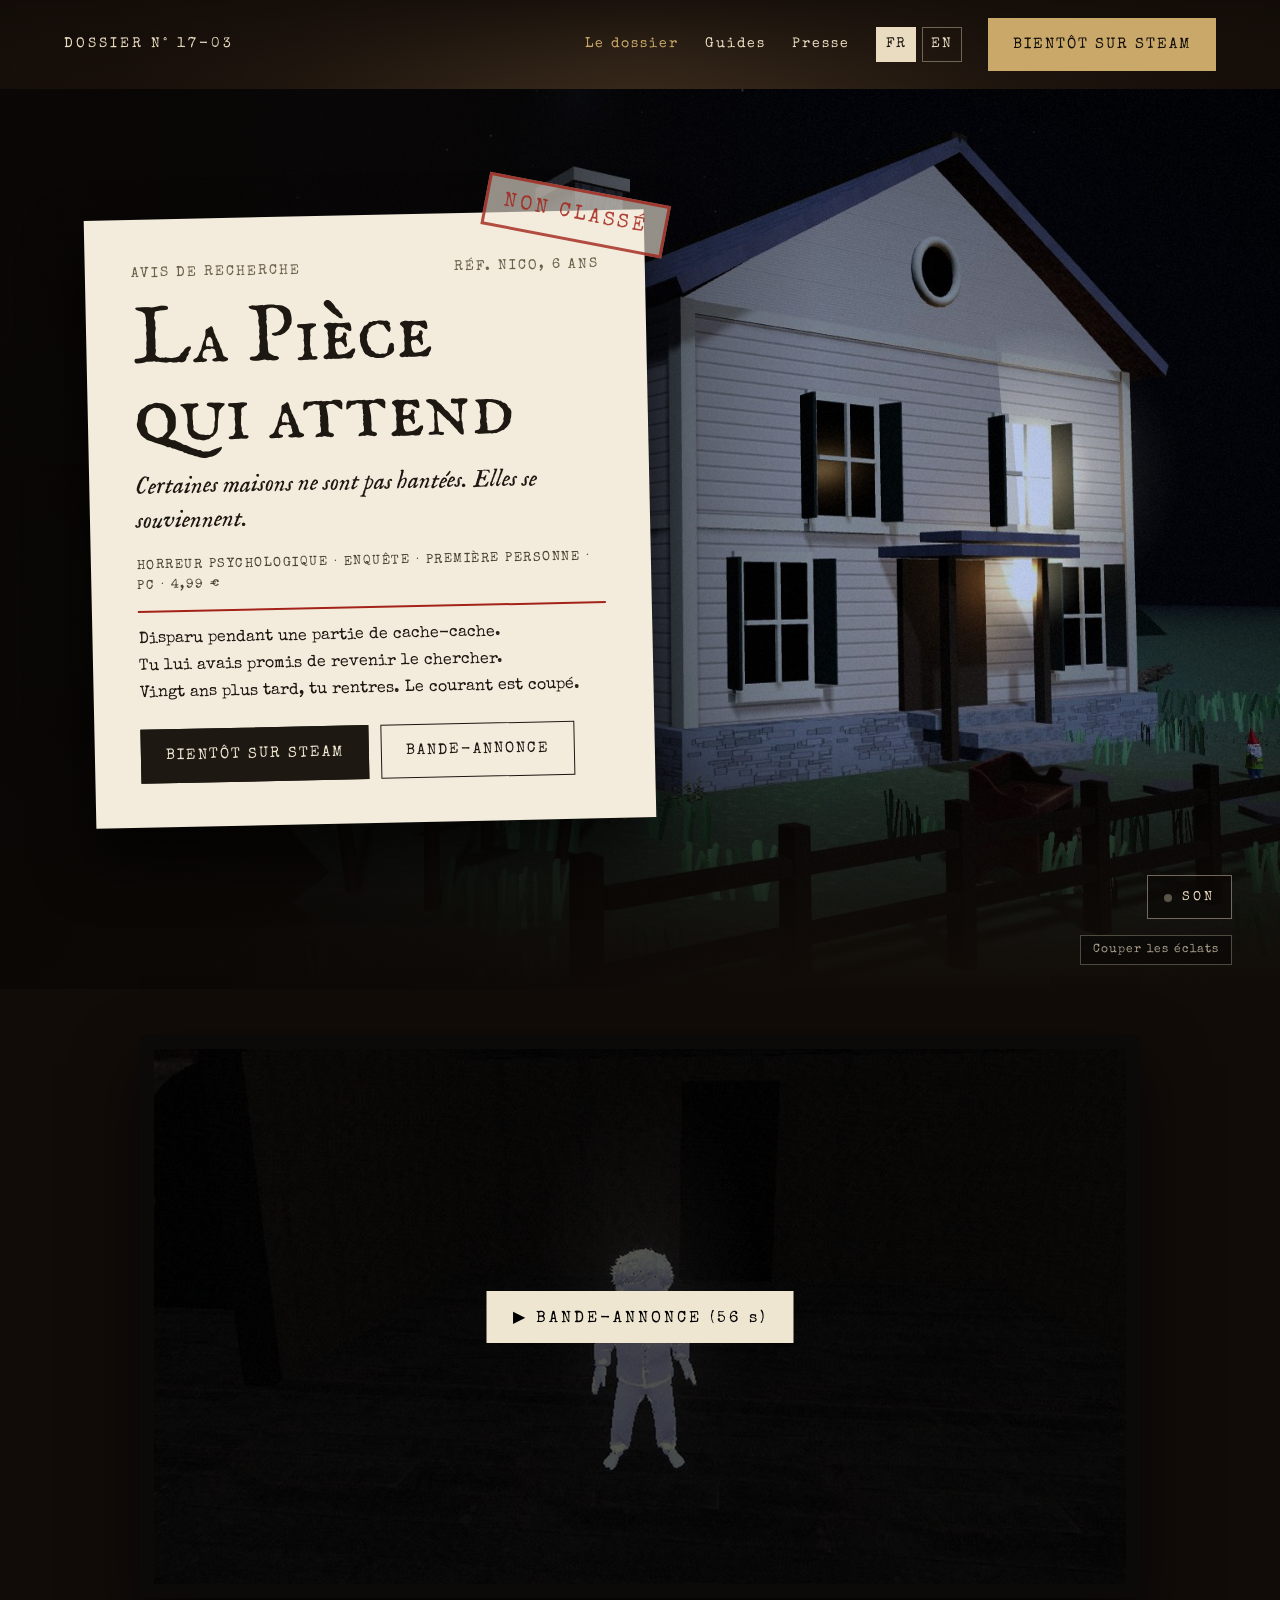
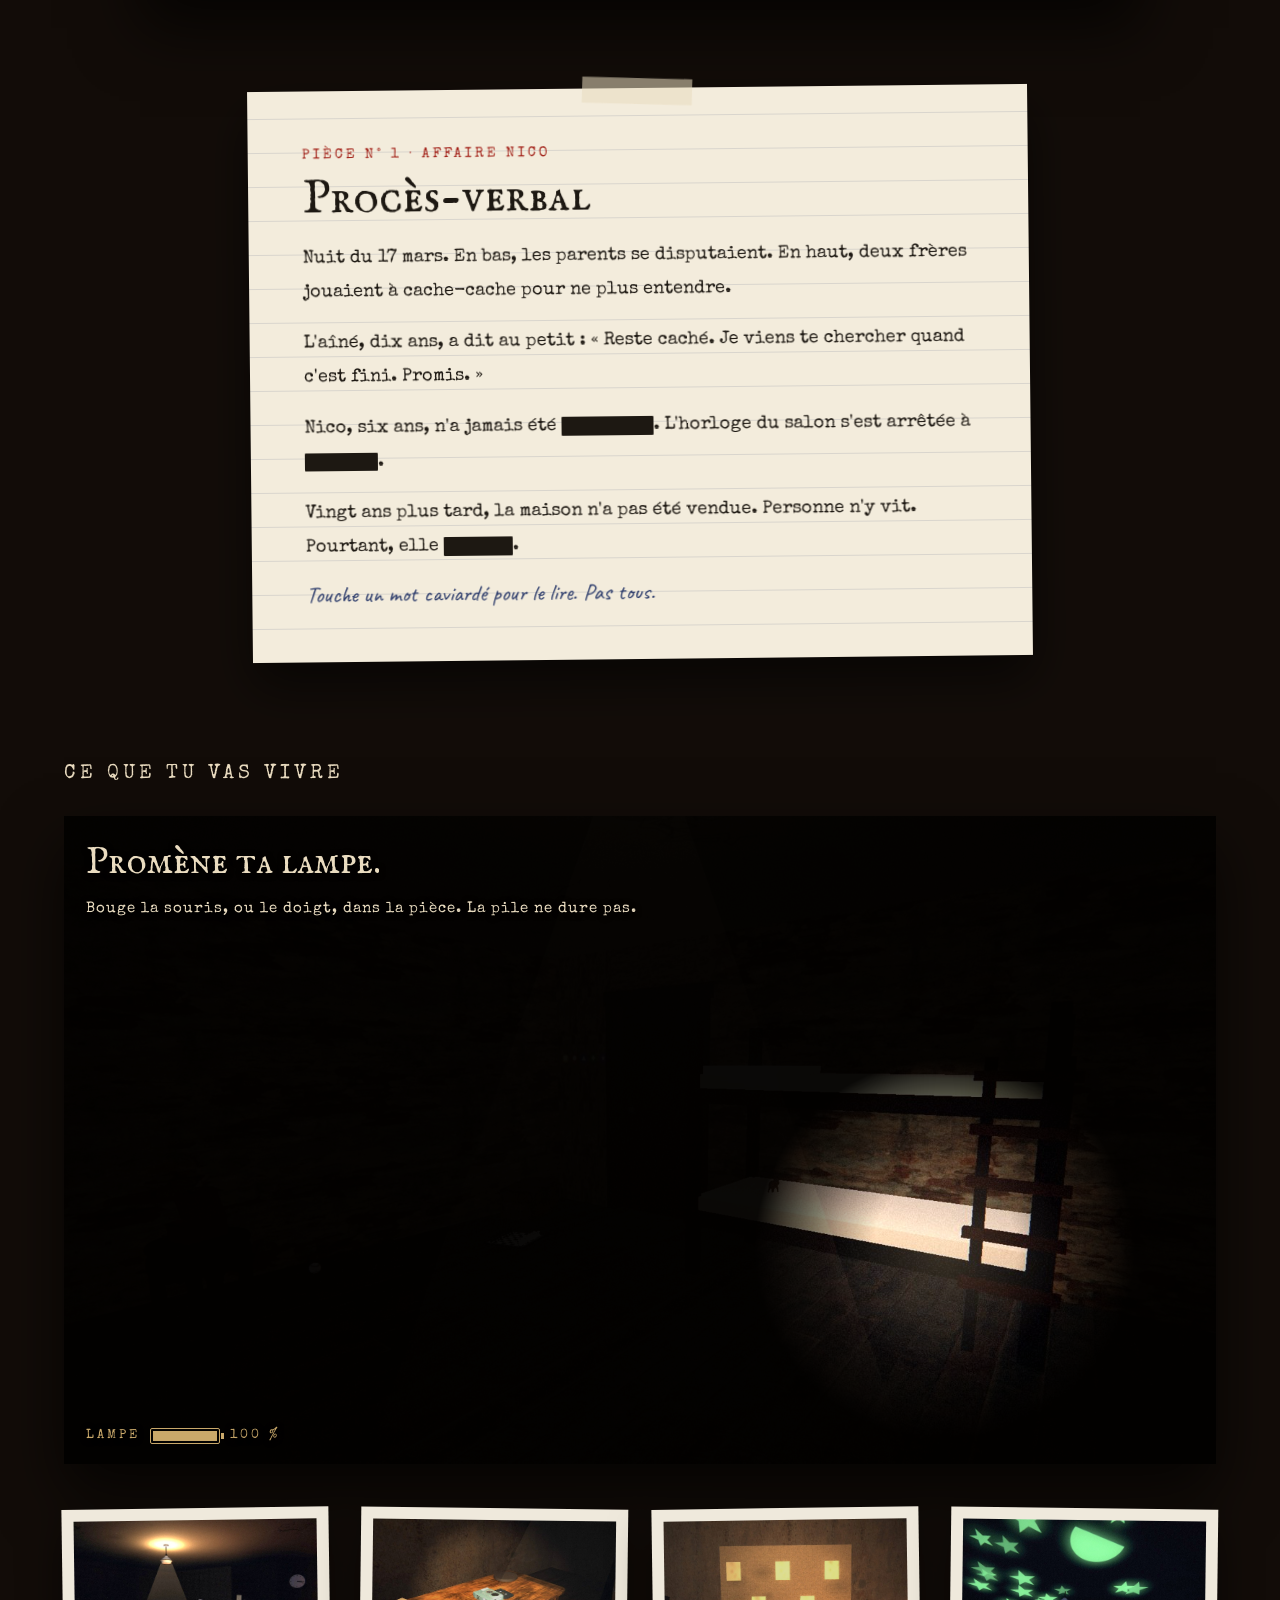
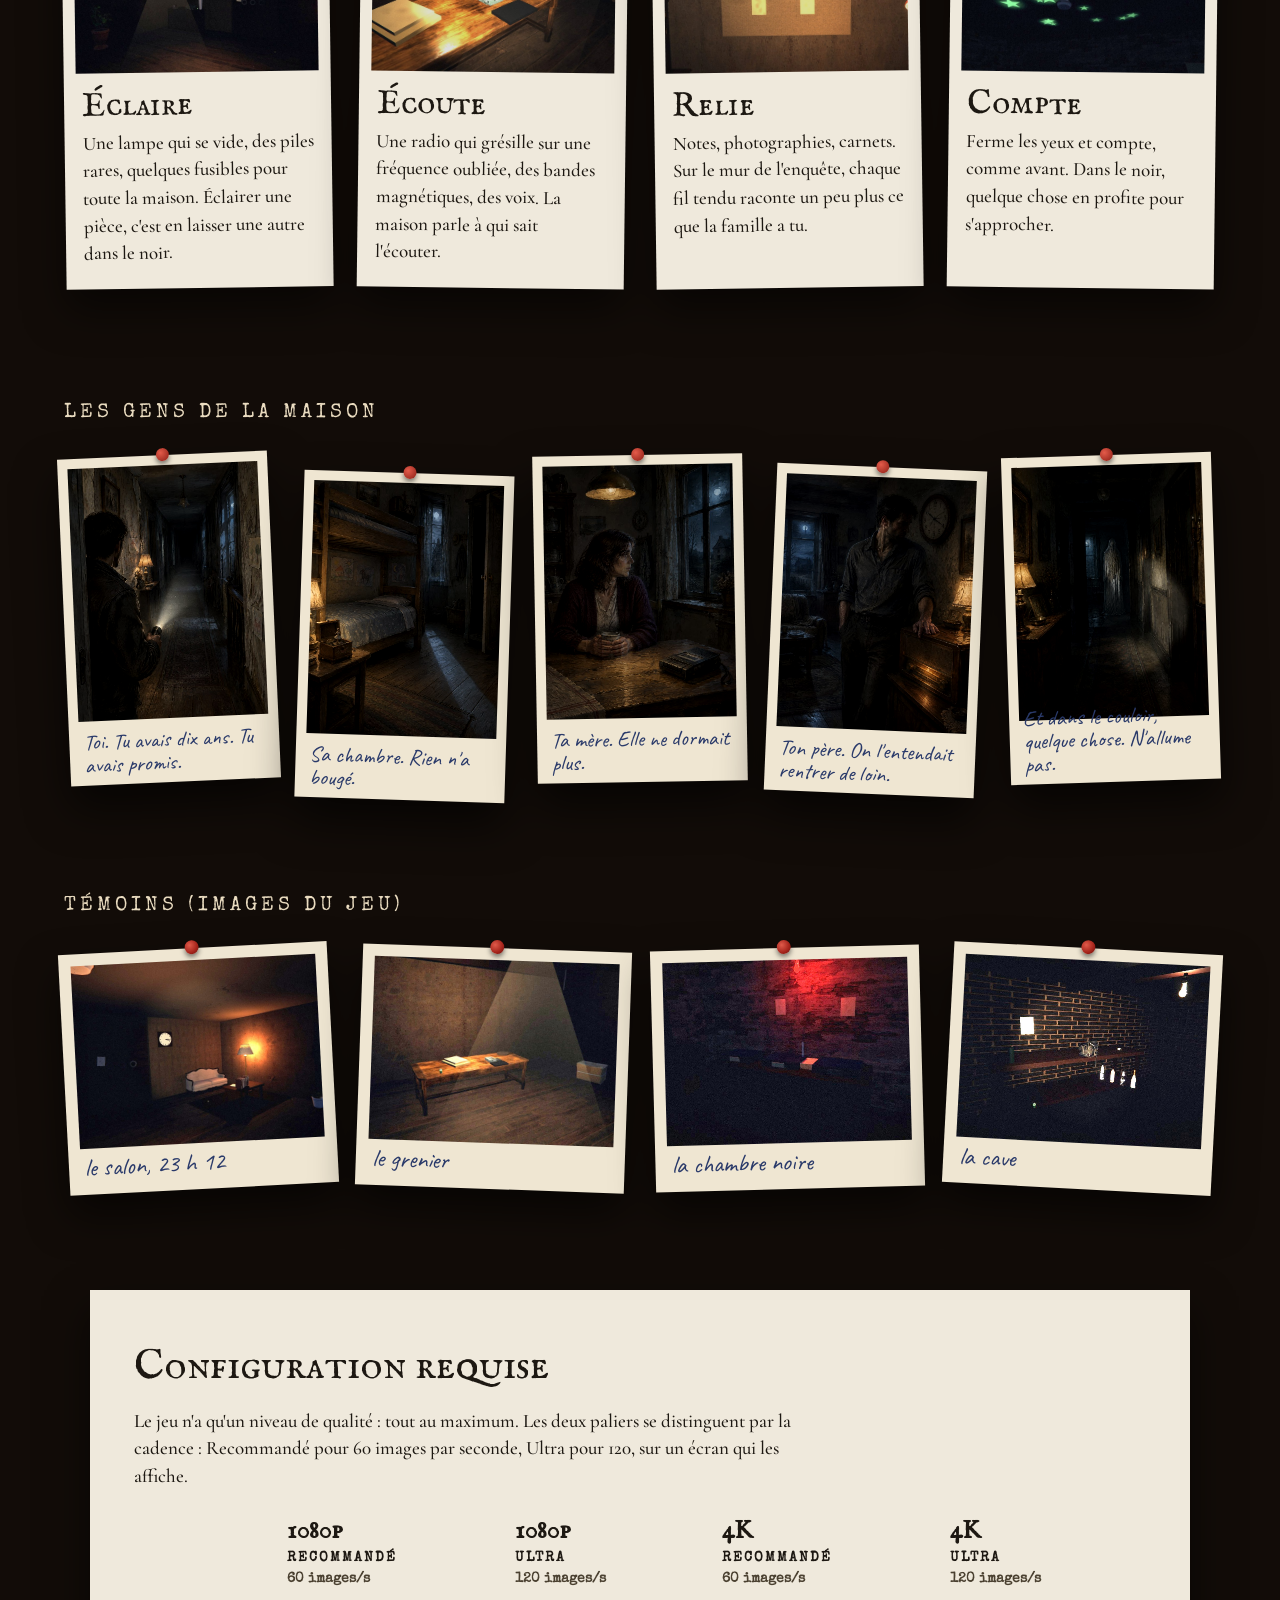
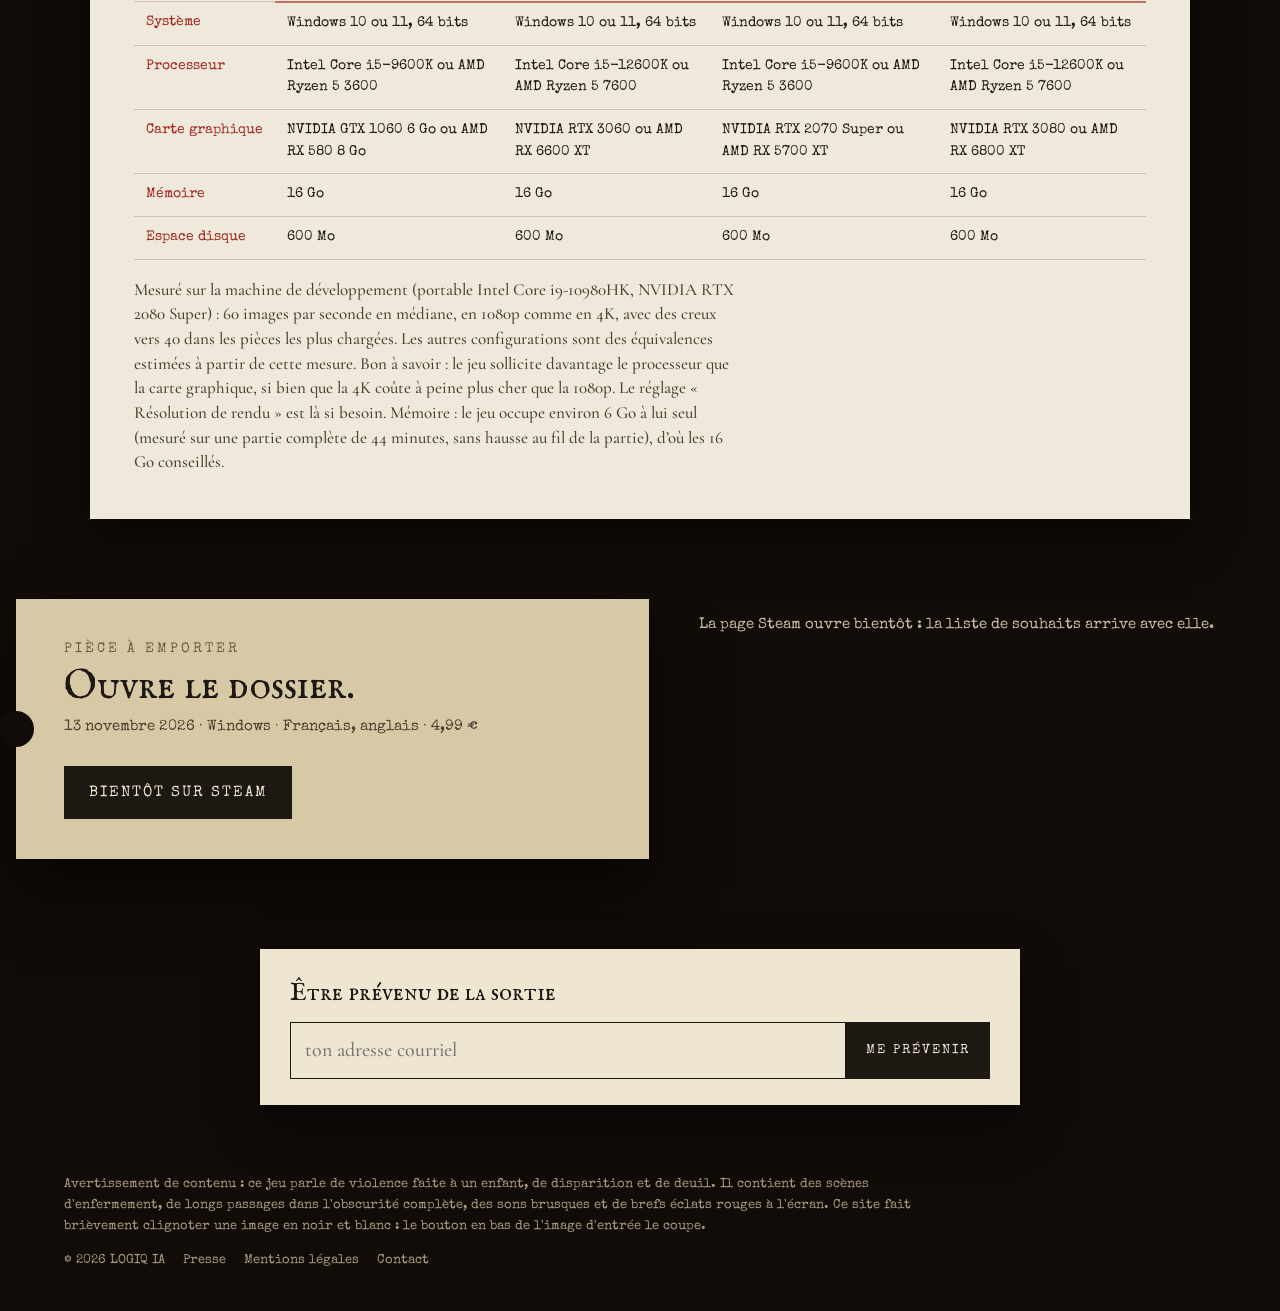
==== commit 3afa1e35: "Adresse publique du site dans les metadonnees de partage" ====
--- a/index.html
+++ b/index.html
@@ -9,7 +9,11 @@
 <link rel="alternate" hreflang="en" href="en/">
 <meta property="og:title" content="La Pièce qui attend">
 <meta property="og:description" content="Un jeu d&#x27;horreur et d&#x27;enquête à la première personne. Vingt ans après la disparition de ton petit frère, tu reviens dans la maison de ton enfance.">
-<meta property="og:image" content="static/img/partage.jpg">
+<meta property="og:image" content="https://exosuppra.github.io/la-piece-qui-attend-site/static/img/partage.jpg">
+<meta property="og:url" content="https://exosuppra.github.io/la-piece-qui-attend-site/">
+<meta property="og:type" content="website">
+<meta name="twitter:card" content="summary_large_image">
+<link rel="canonical" href="https://exosuppra.github.io/la-piece-qui-attend-site/">
 <link rel="icon" href="static/img/icone.png">
 <link rel="stylesheet" href="static/css/site.css">
 </head>
